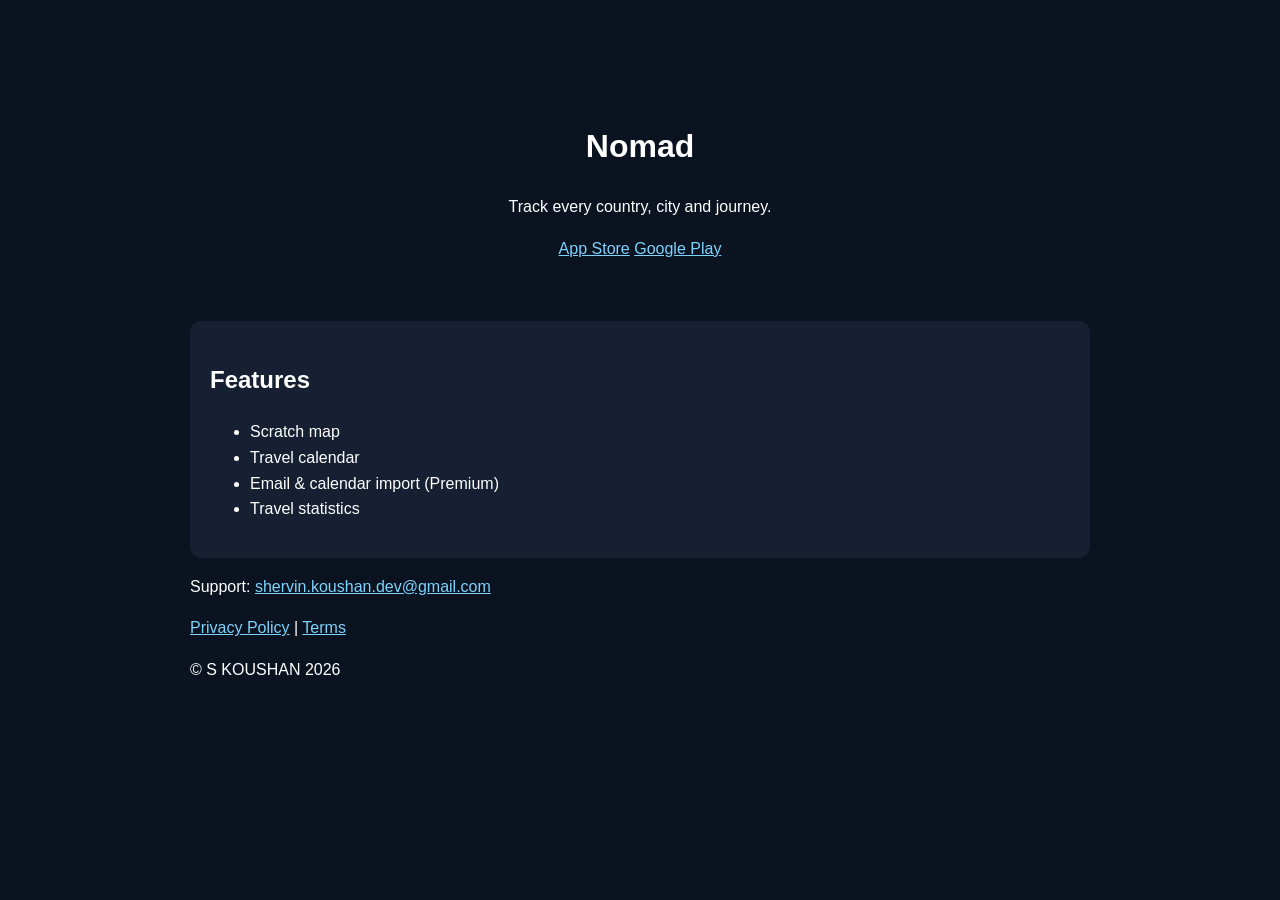
==== index.html @ cc327bdf "Add files via upload" ====
<!doctype html><html><head><meta charset='utf-8'><meta name=viewport content='width=device-width,initial-scale=1'><title>Nomad</title><link rel='stylesheet' href='style.css'></head><body><header><h1>Nomad</h1><p>Track every country, city and journey.</p><a href='#'>App Store</a> <a href='#'>Google Play</a></header><section><h2>Features</h2><ul><li>Scratch map</li><li>Travel calendar</li><li>Email & calendar import (Premium)</li><li>Travel statistics</li></ul></section><footer><p>Support: <a href='mailto:shervin.koushan.dev@gmail.com'>shervin.koushan.dev@gmail.com</a></p><p><a href='privacy.html'>Privacy Policy</a> | <a href='terms.html'>Terms</a></p><p>© S KOUSHAN 2026</p></footer></body></html>
---- style.css ----
body{font-family:Arial,sans-serif;max-width:900px;margin:auto;padding:40px;line-height:1.6;background:#0b1220;color:#fff}a{color:#7dd3fc}header{text-align:center;padding:60px 0}section{background:#162032;padding:20px;border-radius:12px}
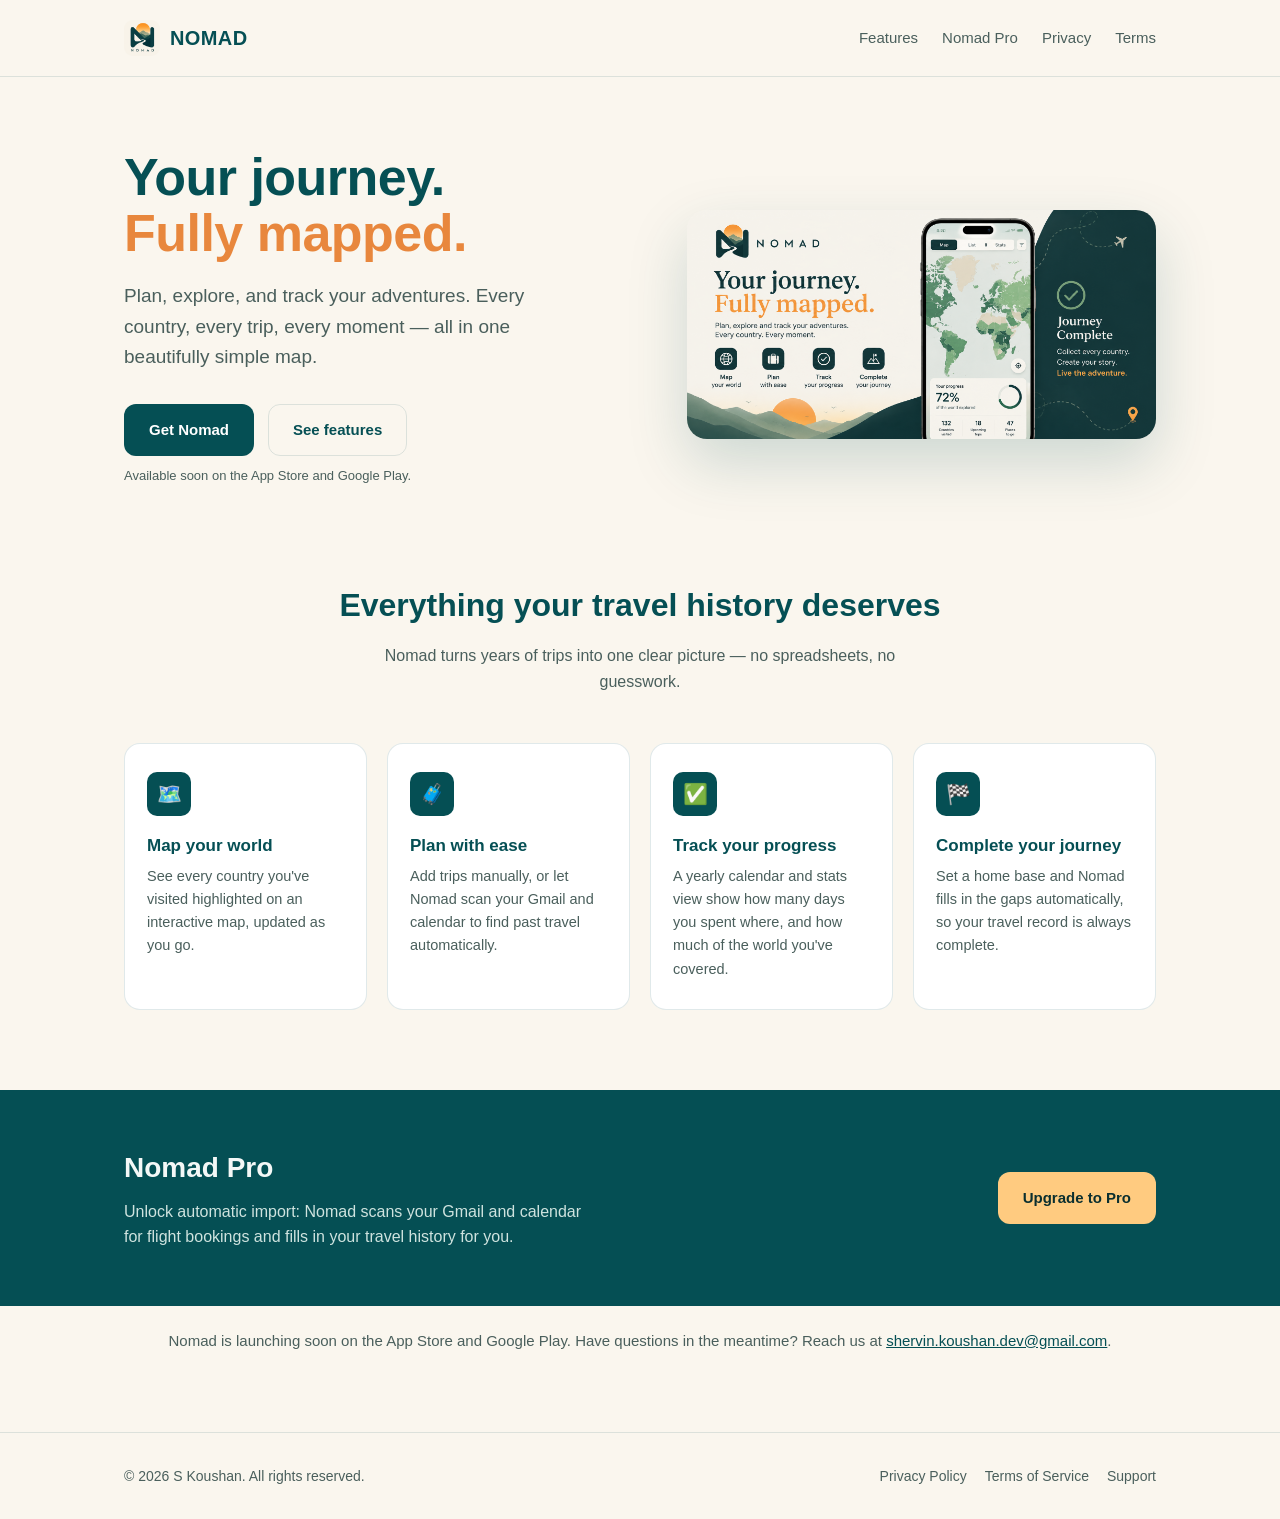
==== commit fc733605: "Add files via upload" ====
--- a/index.html
+++ b/index.html
@@ -1 +1,100 @@
-<!doctype html><html><head><meta charset='utf-8'><meta name=viewport content='width=device-width,initial-scale=1'><title>Nomad</title><link rel='stylesheet' href='style.css'></head><body><header><h1>Nomad</h1><p>Track every country, city and journey.</p><a href='#'>App Store</a> <a href='#'>Google Play</a></header><section><h2>Features</h2><ul><li>Scratch map</li><li>Travel calendar</li><li>Email & calendar import (Premium)</li><li>Travel statistics</li></ul></section><footer><p>Support: <a href='mailto:shervin.koushan.dev@gmail.com'>shervin.koushan.dev@gmail.com</a></p><p><a href='privacy.html'>Privacy Policy</a> | <a href='terms.html'>Terms</a></p><p>© S KOUSHAN 2026</p></footer></body></html>+<!doctype html>
+<html lang="en">
+<head>
+  <meta charset="UTF-8" />
+  <meta name="viewport" content="width=device-width, initial-scale=1" />
+  <title>Nomad — Your journey, fully mapped</title>
+  <meta name="description" content="Nomad tracks every country and trip you've ever taken. Plan, explore, and see your travel history mapped out beautifully." />
+  <link rel="icon" href="assets/logo.png" />
+  <link rel="stylesheet" href="styles.css" />
+</head>
+<body>
+
+  <header class="site-header">
+    <div class="wrap">
+      <a class="brand" href="index.html">
+        <img src="assets/logo.png" alt="Nomad logo" />
+        NOMAD
+      </a>
+      <nav class="site-nav">
+        <a href="#features">Features</a>
+        <a href="#pro">Nomad Pro</a>
+        <a href="privacy.html">Privacy</a>
+        <a href="terms.html">Terms</a>
+      </nav>
+    </div>
+  </header>
+
+  <section class="hero">
+    <div class="wrap">
+      <div>
+        <h1>Your journey.<br /><span class="accent">Fully mapped.</span></h1>
+        <p class="lede">Plan, explore, and track your adventures. Every country, every trip, every moment — all in one beautifully simple map.</p>
+        <div class="cta-row">
+          <a class="btn btn-primary" href="#download">Get Nomad</a>
+          <a class="btn btn-secondary" href="#features">See features</a>
+        </div>
+        <p class="badge-note">Available soon on the App Store and Google Play.</p>
+      </div>
+      <img src="assets/hero.png" alt="Nomad app showing a world map with visited countries highlighted" />
+    </div>
+  </section>
+
+  <section class="features" id="features">
+    <div class="wrap">
+      <h2>Everything your travel history deserves</h2>
+      <p class="subhead">Nomad turns years of trips into one clear picture — no spreadsheets, no guesswork.</p>
+      <div class="feature-grid">
+        <div class="feature-card">
+          <div class="feature-icon">🗺️</div>
+          <h3>Map your world</h3>
+          <p>See every country you've visited highlighted on an interactive map, updated as you go.</p>
+        </div>
+        <div class="feature-card">
+          <div class="feature-icon">🧳</div>
+          <h3>Plan with ease</h3>
+          <p>Add trips manually, or let Nomad scan your Gmail and calendar to find past travel automatically.</p>
+        </div>
+        <div class="feature-card">
+          <div class="feature-icon">✅</div>
+          <h3>Track your progress</h3>
+          <p>A yearly calendar and stats view show how many days you spent where, and how much of the world you've covered.</p>
+        </div>
+        <div class="feature-card">
+          <div class="feature-icon">🏁</div>
+          <h3>Complete your journey</h3>
+          <p>Set a home base and Nomad fills in the gaps automatically, so your travel record is always complete.</p>
+        </div>
+      </div>
+    </div>
+  </section>
+
+  <section class="pro-band" id="pro">
+    <div class="wrap">
+      <div>
+        <h2>Nomad Pro</h2>
+        <p>Unlock automatic import: Nomad scans your Gmail and calendar for flight bookings and fills in your travel history for you.</p>
+      </div>
+      <a class="btn btn-primary" href="#download">Upgrade to Pro</a>
+    </div>
+  </section>
+
+  <section class="wrap" id="download" style="padding: 8px 24px 64px; text-align: center;">
+    <p style="color: var(--muted); font-size: 15px;">Nomad is launching soon on the App Store and Google Play. Have questions in the meantime? Reach us at
+      <a href="mailto:shervin.koushan.dev@gmail.com">shervin.koushan.dev@gmail.com</a>.
+    </p>
+  </section>
+
+  <footer class="site-footer">
+    <div class="wrap">
+      <span>© 2026 S Koushan. All rights reserved.</span>
+      <nav>
+        <a href="privacy.html">Privacy Policy</a>
+        <a href="terms.html">Terms of Service</a>
+        <a href="mailto:shervin.koushan.dev@gmail.com">Support</a>
+      </nav>
+    </div>
+  </footer>
+
+</body>
+</html>
--- a/styles.css
+++ b/styles.css
@@ -0,0 +1,384 @@
+:root {
+  --nomad-green: #054f54;
+  --nomad-green-dark: #0b2f2f;
+  --nomad-sage: #548072;
+  --nomad-sun: #ffcb80;
+  --nomad-amber: #e8873d;
+  --nomad-cream: #faf6ee;
+  --nomad-cream-dim: #f1e9d8;
+  --ink: var(--nomad-green);
+  --bg: var(--nomad-cream);
+  --surface: #ffffff;
+  --muted: #4a5f5c;
+  --border: rgba(5, 79, 84, 0.12);
+  --max-width: 1080px;
+}
+
+@media (prefers-color-scheme: dark) {
+  :root {
+    --ink: #eef3f1;
+    --bg: var(--nomad-green-dark);
+    --surface: #123a3a;
+    --muted: #b6c9c4;
+    --border: rgba(255, 255, 255, 0.1);
+    --nomad-sun: #ffd699;
+  }
+}
+
+* {
+  box-sizing: border-box;
+}
+
+html, body {
+  margin: 0;
+  padding: 0;
+}
+
+body {
+  font-family: -apple-system, BlinkMacSystemFont, "Segoe UI", Roboto, Helvetica, Arial, sans-serif;
+  background: var(--bg);
+  color: var(--ink);
+  line-height: 1.6;
+  -webkit-font-smoothing: antialiased;
+}
+
+a {
+  color: var(--nomad-green);
+}
+
+@media (prefers-color-scheme: dark) {
+  a {
+    color: var(--nomad-sun);
+  }
+}
+
+img {
+  max-width: 100%;
+  display: block;
+}
+
+.wrap {
+  max-width: var(--max-width);
+  margin: 0 auto;
+  padding: 0 24px;
+}
+
+/* Header */
+
+.site-header {
+  padding: 20px 0;
+  border-bottom: 1px solid var(--border);
+}
+
+.site-header .wrap {
+  display: flex;
+  align-items: center;
+  justify-content: space-between;
+}
+
+.brand {
+  display: flex;
+  align-items: center;
+  gap: 10px;
+  text-decoration: none;
+  color: var(--ink);
+  font-weight: 700;
+  font-size: 20px;
+  letter-spacing: 0.02em;
+}
+
+.brand img {
+  width: 36px;
+  height: 36px;
+  border-radius: 9px;
+}
+
+.site-nav {
+  display: flex;
+  gap: 24px;
+  font-size: 15px;
+}
+
+.site-nav a {
+  text-decoration: none;
+  color: var(--muted);
+  font-weight: 500;
+}
+
+.site-nav a:hover {
+  color: var(--ink);
+}
+
+/* Hero */
+
+.hero {
+  padding: 72px 0 40px;
+}
+
+.hero .wrap {
+  display: grid;
+  grid-template-columns: 1.1fr 1fr;
+  gap: 48px;
+  align-items: center;
+}
+
+.hero h1 {
+  font-size: 52px;
+  line-height: 1.08;
+  margin: 0 0 20px;
+  letter-spacing: -0.01em;
+}
+
+.hero h1 .accent {
+  color: var(--nomad-amber);
+}
+
+.hero p.lede {
+  font-size: 19px;
+  color: var(--muted);
+  margin: 0 0 32px;
+  max-width: 460px;
+}
+
+.hero img {
+  border-radius: 20px;
+  box-shadow: 0 24px 60px rgba(5, 79, 84, 0.18);
+}
+
+.cta-row {
+  display: flex;
+  gap: 14px;
+  flex-wrap: wrap;
+}
+
+.btn {
+  display: inline-flex;
+  align-items: center;
+  gap: 8px;
+  padding: 13px 24px;
+  border-radius: 12px;
+  font-weight: 600;
+  font-size: 15px;
+  text-decoration: none;
+  border: 1px solid transparent;
+  cursor: pointer;
+}
+
+.btn-primary {
+  background: var(--nomad-green);
+  color: #fff;
+}
+
+.btn-primary:hover {
+  background: #043e42;
+}
+
+.btn-secondary {
+  background: transparent;
+  color: var(--ink);
+  border-color: var(--border);
+}
+
+.btn-secondary:hover {
+  border-color: var(--nomad-green);
+}
+
+.badge-note {
+  font-size: 13px;
+  color: var(--muted);
+  margin-top: 10px;
+}
+
+/* Features */
+
+.features {
+  padding: 40px 0 80px;
+}
+
+.features h2 {
+  text-align: center;
+  font-size: 32px;
+  margin: 0 0 12px;
+}
+
+.features .subhead {
+  text-align: center;
+  color: var(--muted);
+  max-width: 560px;
+  margin: 0 auto 48px;
+}
+
+.feature-grid {
+  display: grid;
+  grid-template-columns: repeat(4, 1fr);
+  gap: 20px;
+}
+
+.feature-card {
+  background: var(--surface);
+  border: 1px solid var(--border);
+  border-radius: 16px;
+  padding: 28px 22px;
+  text-align: left;
+}
+
+.feature-icon {
+  width: 44px;
+  height: 44px;
+  border-radius: 10px;
+  background: var(--nomad-green);
+  color: var(--nomad-sun);
+  display: flex;
+  align-items: center;
+  justify-content: center;
+  font-size: 20px;
+  margin-bottom: 16px;
+}
+
+.feature-card h3 {
+  margin: 0 0 6px;
+  font-size: 17px;
+}
+
+.feature-card p {
+  margin: 0;
+  color: var(--muted);
+  font-size: 14.5px;
+}
+
+/* Pro band */
+
+.pro-band {
+  background: var(--nomad-green);
+  color: #f4f8f7;
+  padding: 56px 0;
+}
+
+.pro-band .wrap {
+  display: flex;
+  align-items: center;
+  justify-content: space-between;
+  gap: 32px;
+  flex-wrap: wrap;
+}
+
+.pro-band h2 {
+  margin: 0 0 8px;
+  font-size: 28px;
+}
+
+.pro-band p {
+  margin: 0;
+  color: #cfe3df;
+  max-width: 480px;
+}
+
+.pro-band .btn-primary {
+  background: var(--nomad-sun);
+  color: var(--nomad-green-dark);
+}
+
+.pro-band .btn-primary:hover {
+  background: #ffd699;
+}
+
+/* Footer */
+
+.site-footer {
+  border-top: 1px solid var(--border);
+  padding: 32px 0;
+  font-size: 14px;
+  color: var(--muted);
+}
+
+.site-footer .wrap {
+  display: flex;
+  align-items: center;
+  justify-content: space-between;
+  flex-wrap: wrap;
+  gap: 12px;
+}
+
+.site-footer nav {
+  display: flex;
+  gap: 18px;
+}
+
+.site-footer a {
+  color: var(--muted);
+  text-decoration: none;
+}
+
+.site-footer a:hover {
+  color: var(--ink);
+}
+
+/* Legal pages */
+
+.legal {
+  padding: 56px 0 96px;
+}
+
+.legal .wrap {
+  max-width: 720px;
+}
+
+.legal h1 {
+  font-size: 36px;
+  margin: 0 0 6px;
+}
+
+.legal .updated {
+  color: var(--muted);
+  font-size: 14px;
+  margin-bottom: 40px;
+}
+
+.legal h2 {
+  font-size: 21px;
+  margin: 40px 0 12px;
+}
+
+.legal p, .legal li {
+  color: var(--muted);
+  font-size: 15.5px;
+}
+
+.legal ul {
+  padding-left: 20px;
+}
+
+.legal a {
+  color: var(--nomad-green);
+  text-decoration: underline;
+}
+
+@media (prefers-color-scheme: dark) {
+  .legal a {
+    color: var(--nomad-sun);
+  }
+}
+
+@media (max-width: 860px) {
+  .hero .wrap {
+    grid-template-columns: 1fr;
+  }
+  .hero h1 {
+    font-size: 38px;
+  }
+  .feature-grid {
+    grid-template-columns: repeat(2, 1fr);
+  }
+}
+
+@media (max-width: 520px) {
+  .feature-grid {
+    grid-template-columns: 1fr;
+  }
+  .site-nav {
+    display: none;
+  }
+  .pro-band .wrap {
+    text-align: left;
+  }
+}
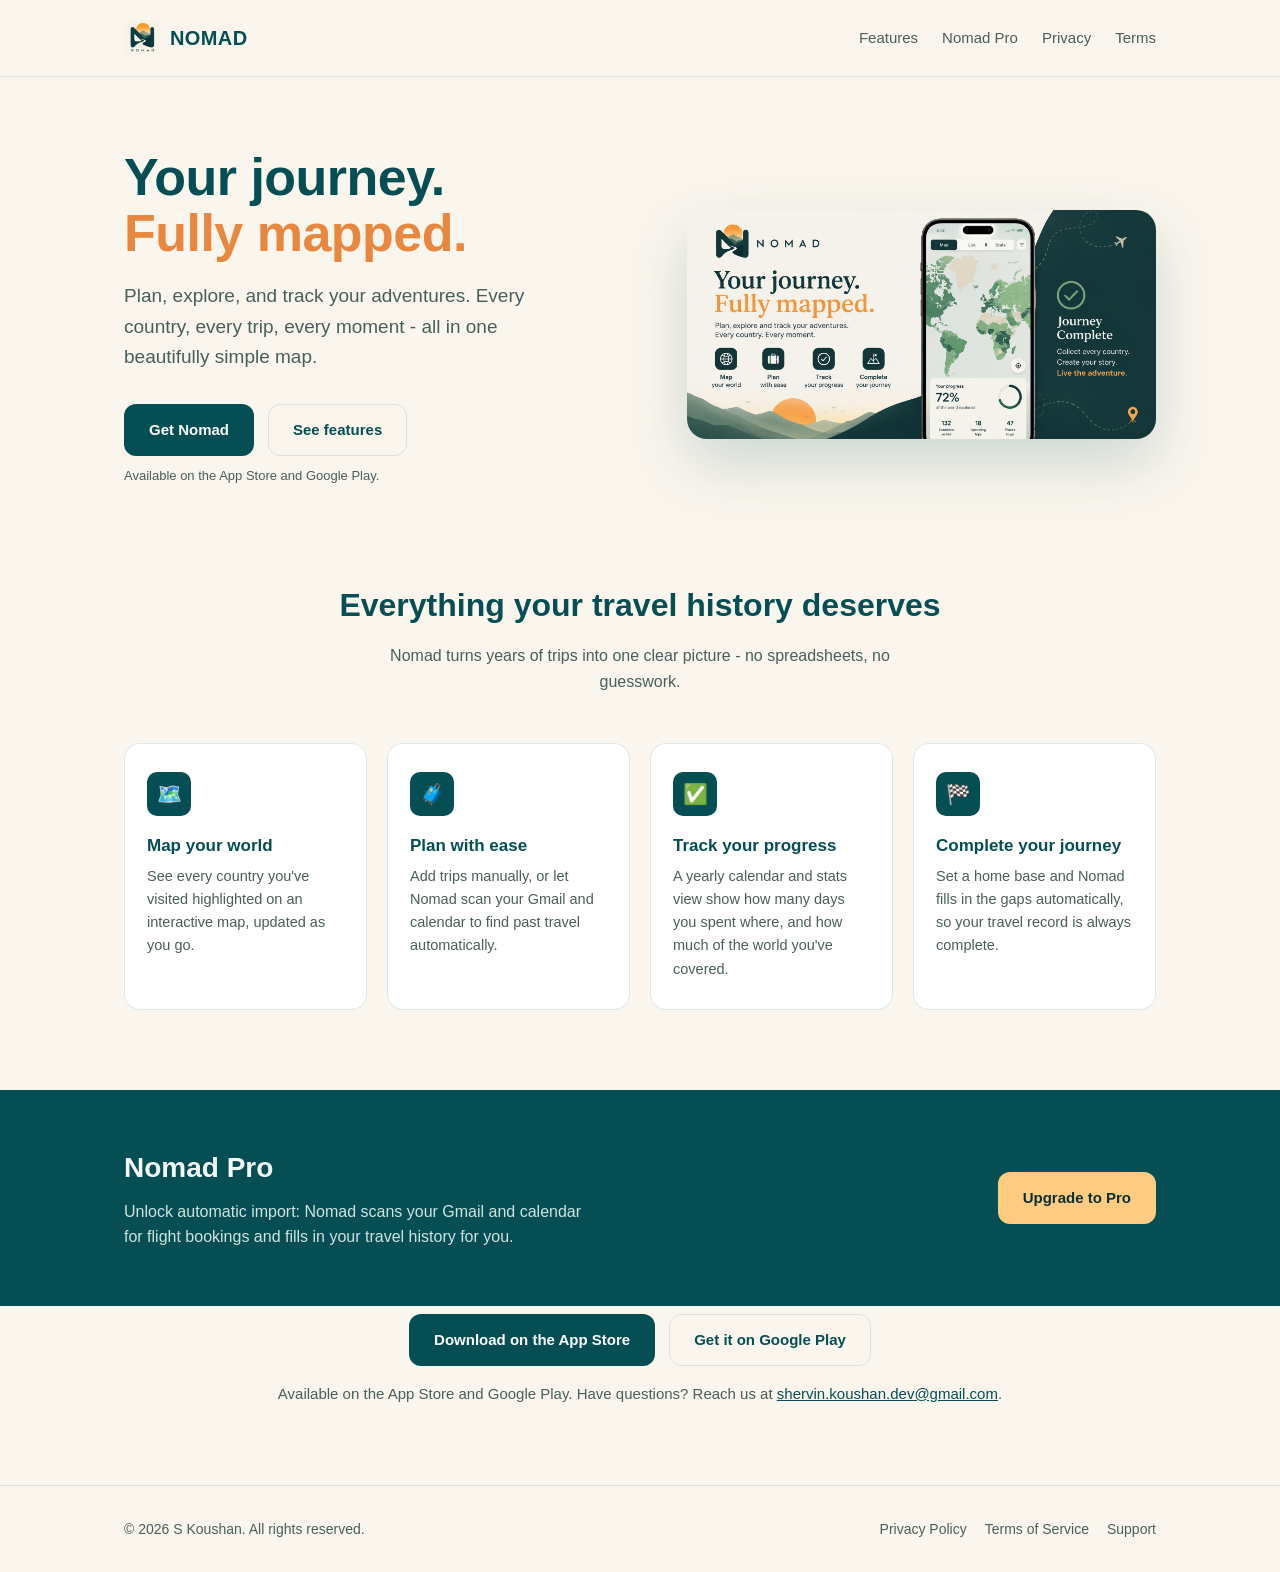
==== commit f62b6273: "Add files via upload" ====
--- a/index.html
+++ b/index.html
@@ -3,7 +3,7 @@
 <head>
   <meta charset="UTF-8" />
   <meta name="viewport" content="width=device-width, initial-scale=1" />
-  <title>Nomad — Your journey, fully mapped</title>
+  <title>Nomad - Your journey, fully mapped</title>
   <meta name="description" content="Nomad tracks every country and trip you've ever taken. Plan, explore, and see your travel history mapped out beautifully." />
   <link rel="icon" href="assets/logo.png" />
   <link rel="stylesheet" href="styles.css" />
@@ -29,12 +29,12 @@
     <div class="wrap">
       <div>
         <h1>Your journey.<br /><span class="accent">Fully mapped.</span></h1>
-        <p class="lede">Plan, explore, and track your adventures. Every country, every trip, every moment — all in one beautifully simple map.</p>
+        <p class="lede">Plan, explore, and track your adventures. Every country, every trip, every moment - all in one beautifully simple map.</p>
         <div class="cta-row">
-          <a class="btn btn-primary" href="#download">Get Nomad</a>
+          <a class="btn btn-primary" href="https://apps.apple.com/us/app/nomad-countries-visited-map/id6790932579" target="_blank" rel="noopener">Get Nomad</a>
           <a class="btn btn-secondary" href="#features">See features</a>
         </div>
-        <p class="badge-note">Available soon on the App Store and Google Play.</p>
+        <p class="badge-note">Available on the App Store and Google Play.</p>
       </div>
       <img src="assets/hero.png" alt="Nomad app showing a world map with visited countries highlighted" />
     </div>
@@ -43,7 +43,7 @@
   <section class="features" id="features">
     <div class="wrap">
       <h2>Everything your travel history deserves</h2>
-      <p class="subhead">Nomad turns years of trips into one clear picture — no spreadsheets, no guesswork.</p>
+      <p class="subhead">Nomad turns years of trips into one clear picture - no spreadsheets, no guesswork.</p>
       <div class="feature-grid">
         <div class="feature-card">
           <div class="feature-icon">🗺️</div>
@@ -75,12 +75,16 @@
         <h2>Nomad Pro</h2>
         <p>Unlock automatic import: Nomad scans your Gmail and calendar for flight bookings and fills in your travel history for you.</p>
       </div>
-      <a class="btn btn-primary" href="#download">Upgrade to Pro</a>
+      <a class="btn btn-primary" href="https://apps.apple.com/us/app/nomad-countries-visited-map/id6790932579" target="_blank" rel="noopener">Upgrade to Pro</a>
     </div>
   </section>
 
   <section class="wrap" id="download" style="padding: 8px 24px 64px; text-align: center;">
-    <p style="color: var(--muted); font-size: 15px;">Nomad is launching soon on the App Store and Google Play. Have questions in the meantime? Reach us at
+    <div class="cta-row" style="justify-content: center;">
+      <a class="btn btn-primary" href="https://apps.apple.com/us/app/nomad-countries-visited-map/id6790932579" target="_blank" rel="noopener">Download on the App Store</a>
+      <a class="btn btn-secondary" href="https://play.google.com/store/apps/details?id=com.shervinkoushan.nomad" target="_blank" rel="noopener">Get it on Google Play</a>
+    </div>
+    <p style="color: var(--muted); font-size: 15px; margin-top: 16px;">Available on the App Store and Google Play. Have questions? Reach us at
       <a href="mailto:shervin.koushan.dev@gmail.com">shervin.koushan.dev@gmail.com</a>.
     </p>
   </section>
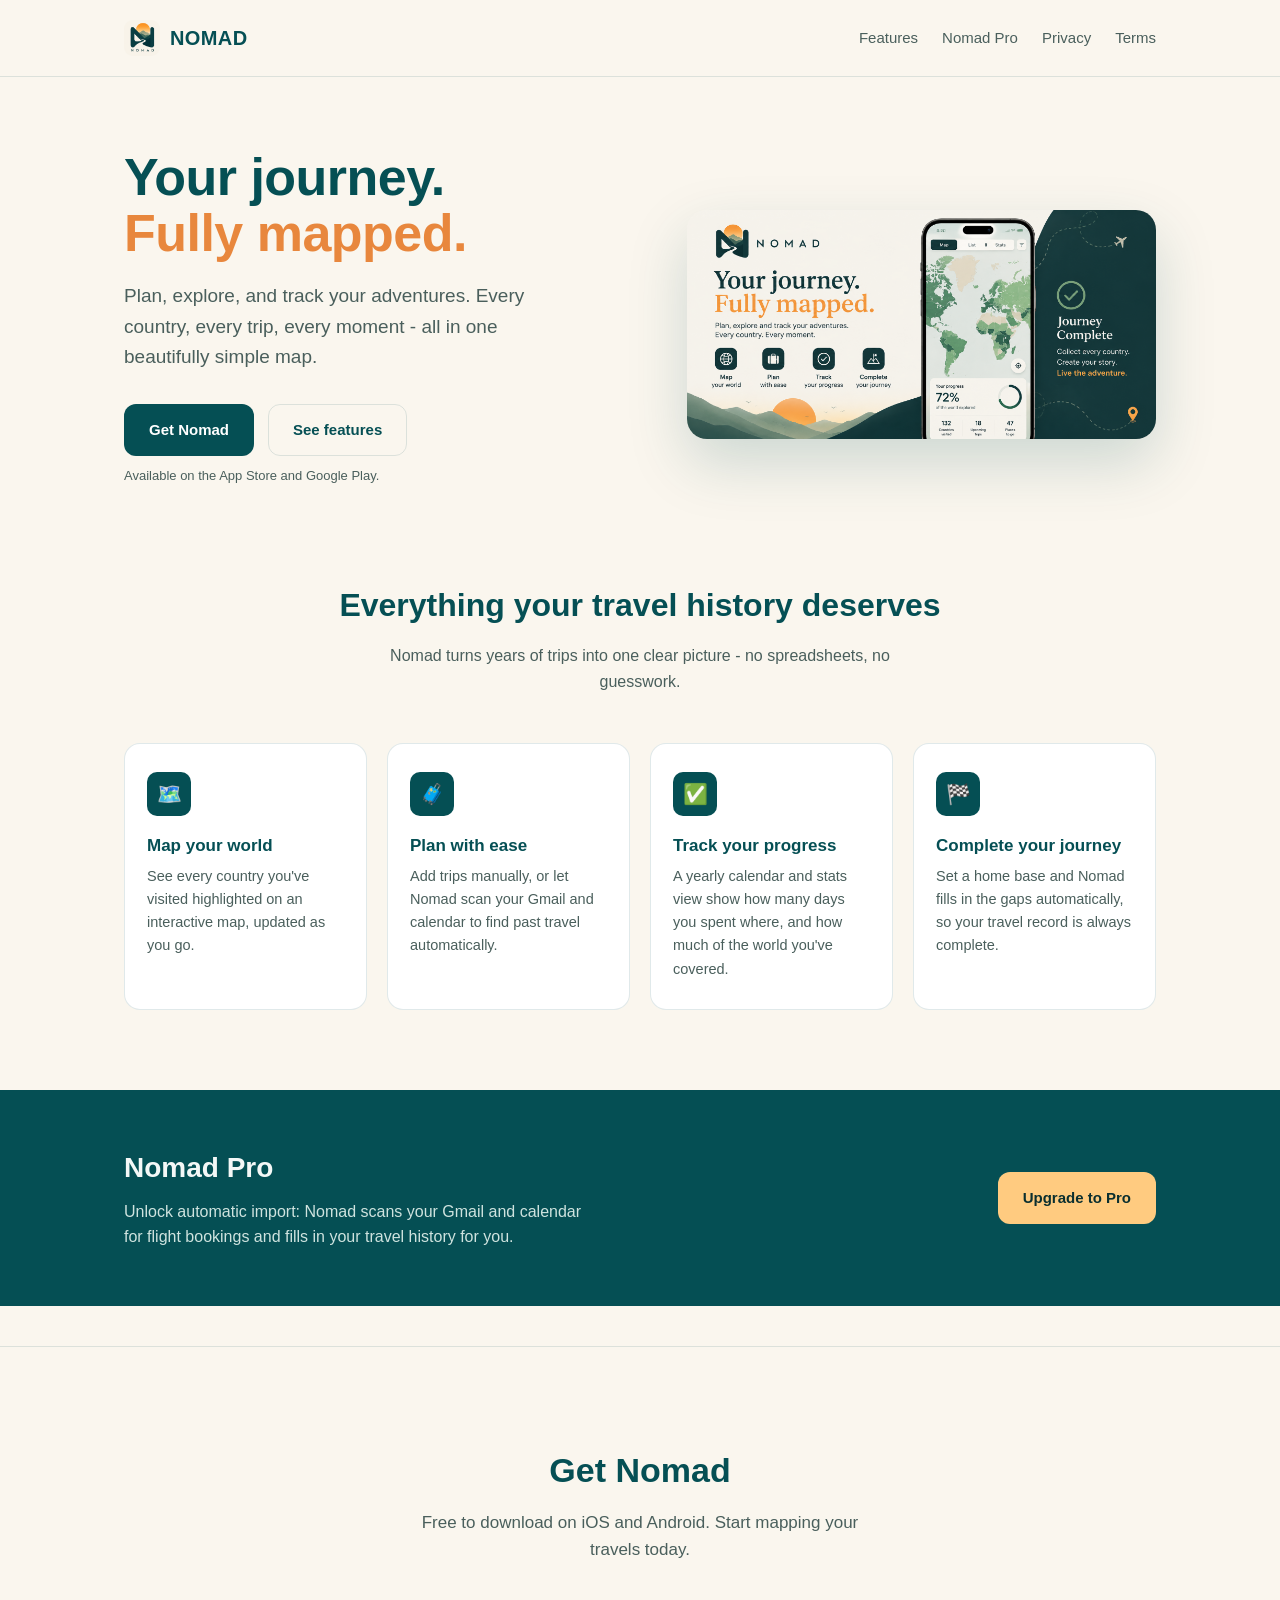
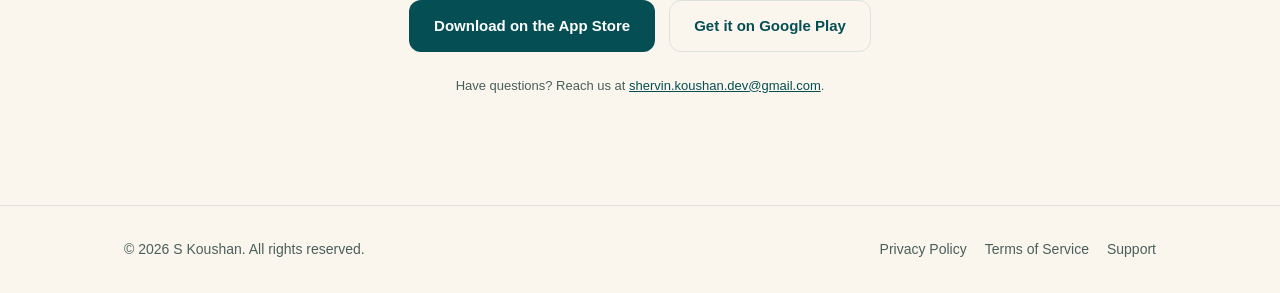
==== commit 88129a35: "Add files via upload" ====
--- a/index.html
+++ b/index.html
@@ -31,7 +31,7 @@
         <h1>Your journey.<br /><span class="accent">Fully mapped.</span></h1>
         <p class="lede">Plan, explore, and track your adventures. Every country, every trip, every moment - all in one beautifully simple map.</p>
         <div class="cta-row">
-          <a class="btn btn-primary" href="https://apps.apple.com/us/app/nomad-countries-visited-map/id6790932579" target="_blank" rel="noopener">Get Nomad</a>
+          <a class="btn btn-primary" href="#download">Get Nomad</a>
           <a class="btn btn-secondary" href="#features">See features</a>
         </div>
         <p class="badge-note">Available on the App Store and Google Play.</p>
@@ -79,14 +79,18 @@
     </div>
   </section>
 
-  <section class="wrap" id="download" style="padding: 8px 24px 64px; text-align: center;">
-    <div class="cta-row" style="justify-content: center;">
-      <a class="btn btn-primary" href="https://apps.apple.com/us/app/nomad-countries-visited-map/id6790932579" target="_blank" rel="noopener">Download on the App Store</a>
-      <a class="btn btn-secondary" href="https://play.google.com/store/apps/details?id=com.shervinkoushan.nomad" target="_blank" rel="noopener">Get it on Google Play</a>
+  <section class="download" id="download">
+    <div class="wrap">
+      <h2>Get Nomad</h2>
+      <p class="subhead">Free to download on iOS and Android. Start mapping your travels today.</p>
+      <div class="cta-row">
+        <a class="btn btn-primary" href="https://apps.apple.com/us/app/nomad-countries-visited-map/id6790932579" target="_blank" rel="noopener">Download on the App Store</a>
+        <a class="btn btn-secondary" href="https://play.google.com/store/apps/details?id=com.shervinkoushan.nomad" target="_blank" rel="noopener">Get it on Google Play</a>
+      </div>
+      <p class="badge-note">Have questions? Reach us at
+        <a href="mailto:shervin.koushan.dev@gmail.com">shervin.koushan.dev@gmail.com</a>.
+      </p>
     </div>
-    <p style="color: var(--muted); font-size: 15px; margin-top: 16px;">Available on the App Store and Google Play. Have questions? Reach us at
-      <a href="mailto:shervin.koushan.dev@gmail.com">shervin.koushan.dev@gmail.com</a>.
-    </p>
   </section>
 
   <footer class="site-footer">
--- a/styles.css
+++ b/styles.css
@@ -282,6 +282,35 @@
   background: #ffd699;
 }
 
+/* Download */
+
+.download {
+  padding: 96px 0;
+  margin-top: 40px;
+  border-top: 1px solid var(--border);
+  text-align: center;
+}
+
+.download h2 {
+  font-size: 34px;
+  margin: 0 0 12px;
+}
+
+.download .subhead {
+  color: var(--muted);
+  font-size: 17px;
+  max-width: 480px;
+  margin: 0 auto 36px;
+}
+
+.download .cta-row {
+  justify-content: center;
+}
+
+.download .badge-note {
+  margin-top: 24px;
+}
+
 /* Footer */
 
 .site-footer {
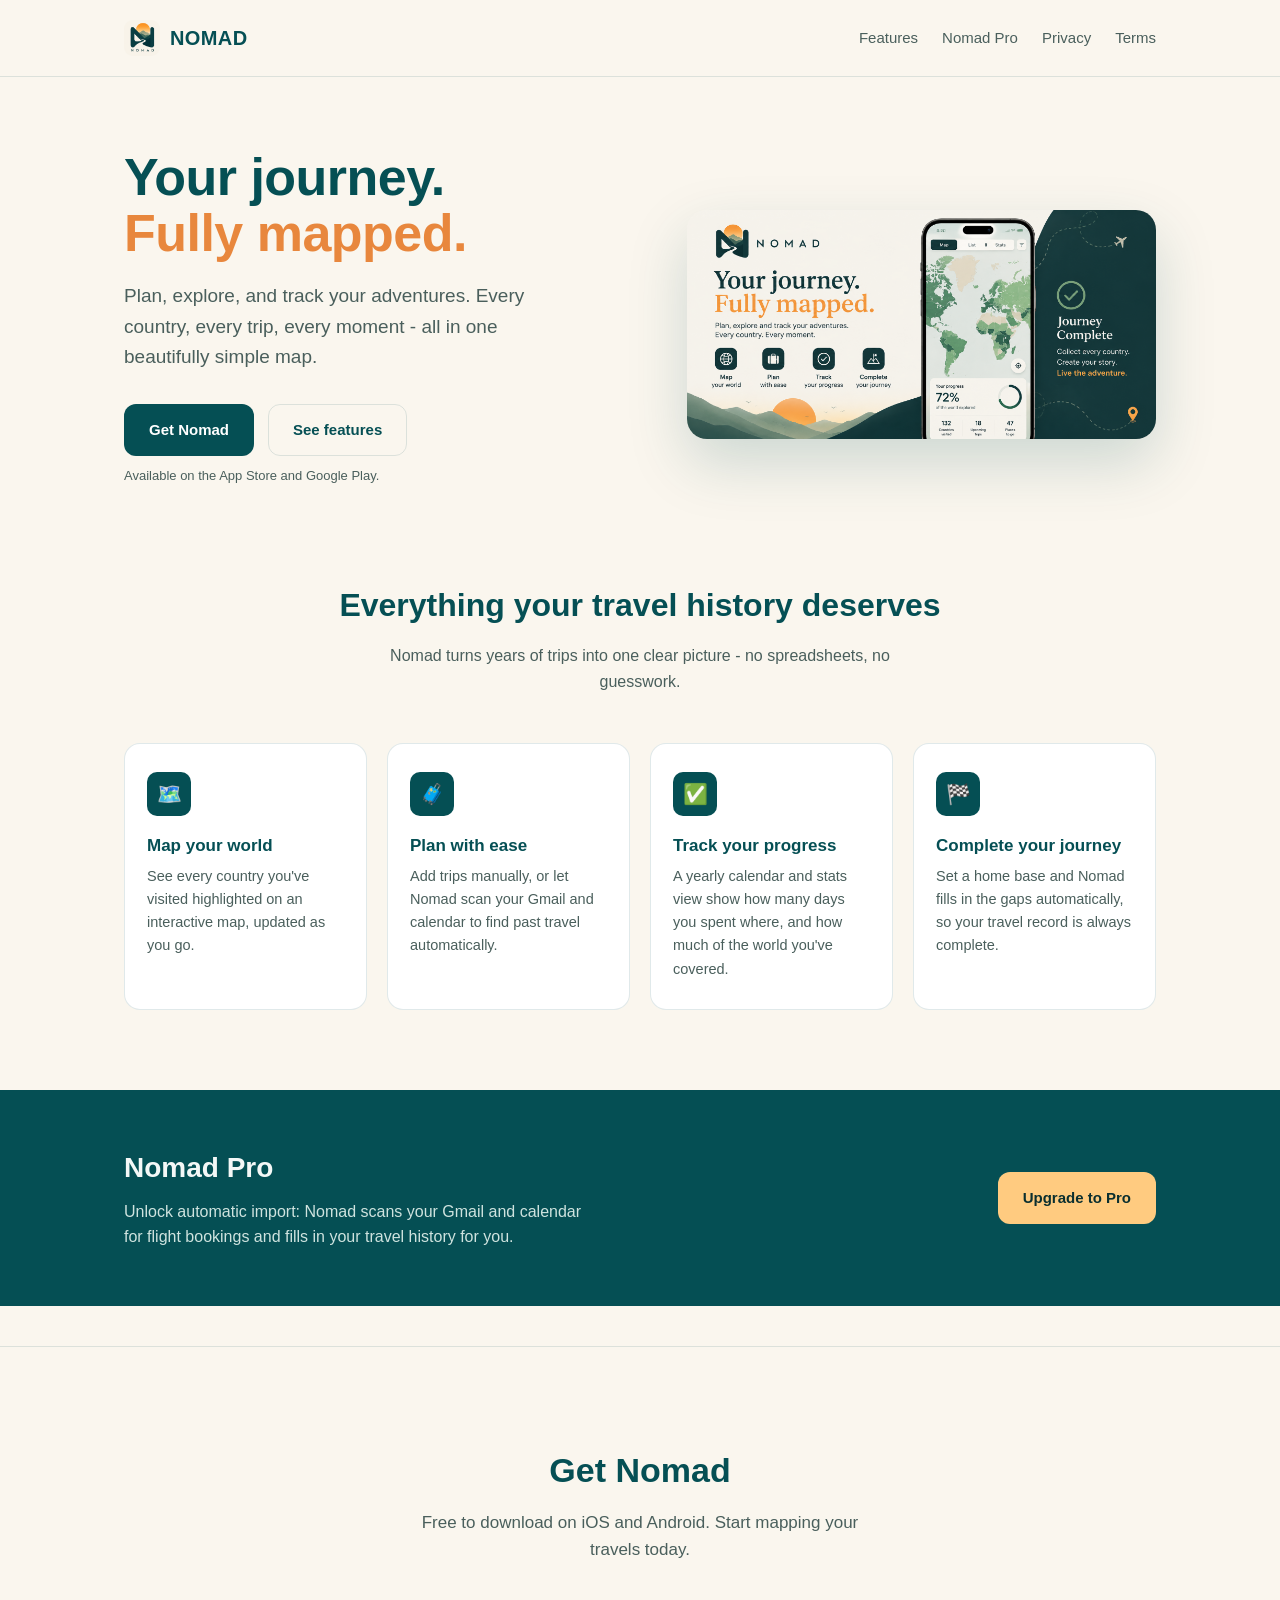
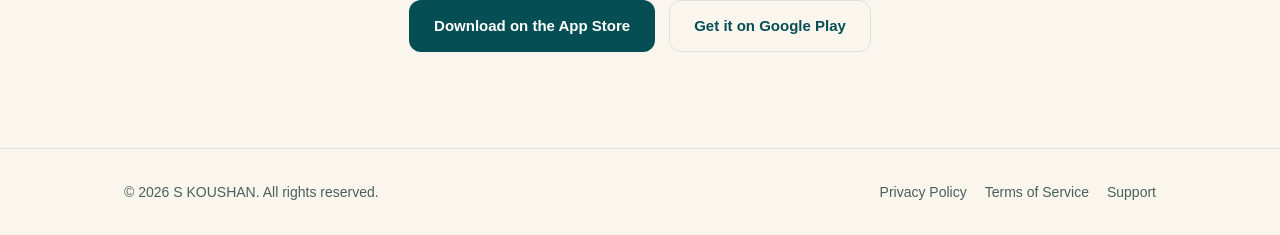
==== commit 93c39975: "Add files via upload" ====
--- a/index.html
+++ b/index.html
@@ -87,15 +87,12 @@
         <a class="btn btn-primary" href="https://apps.apple.com/us/app/nomad-countries-visited-map/id6790932579" target="_blank" rel="noopener">Download on the App Store</a>
         <a class="btn btn-secondary" href="https://play.google.com/store/apps/details?id=com.shervinkoushan.nomad" target="_blank" rel="noopener">Get it on Google Play</a>
       </div>
-      <p class="badge-note">Have questions? Reach us at
-        <a href="mailto:shervin.koushan.dev@gmail.com">shervin.koushan.dev@gmail.com</a>.
-      </p>
     </div>
   </section>
 
   <footer class="site-footer">
     <div class="wrap">
-      <span>© 2026 S Koushan. All rights reserved.</span>
+      <span>© 2026 S KOUSHAN. All rights reserved.</span>
       <nav>
         <a href="privacy.html">Privacy Policy</a>
         <a href="terms.html">Terms of Service</a>
